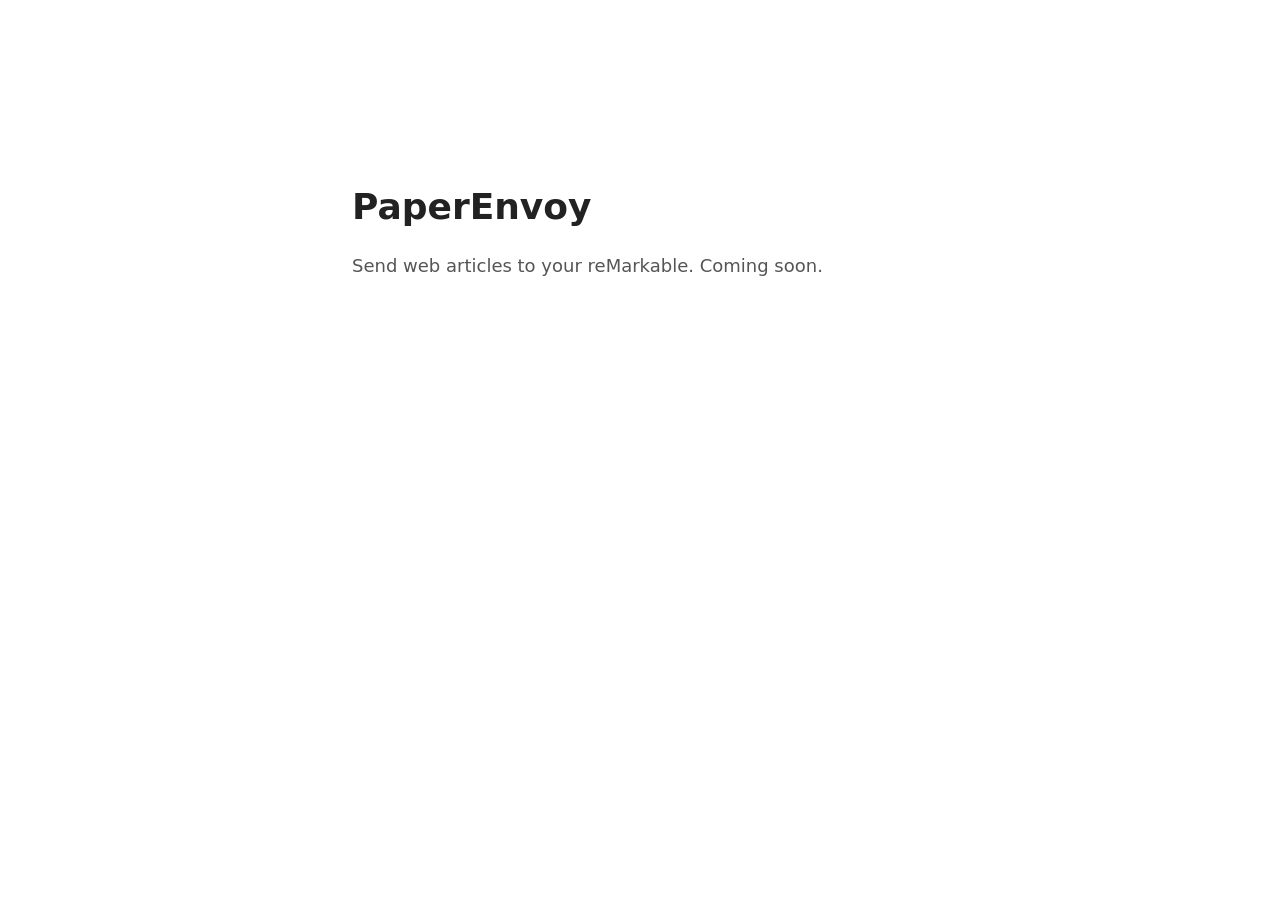
==== index.html @ 055bc65c "Placeholder site for paperenvoy.app" ====
<!doctype html>
<html lang="en">
<head>
<meta charset="utf-8">
<meta name="viewport" content="width=device-width, initial-scale=1">
<title>PaperEnvoy</title>
<style>
  body { font: 18px/1.5 system-ui, sans-serif; max-width: 36rem; margin: 20vh auto; padding: 0 1rem; color: #222; }
  h1 { margin-bottom: .25em; }
  p { color: #555; }
</style>
</head>
<body>
<h1>PaperEnvoy</h1>
<p>Send web articles to your reMarkable. Coming soon.</p>
</body>
</html>
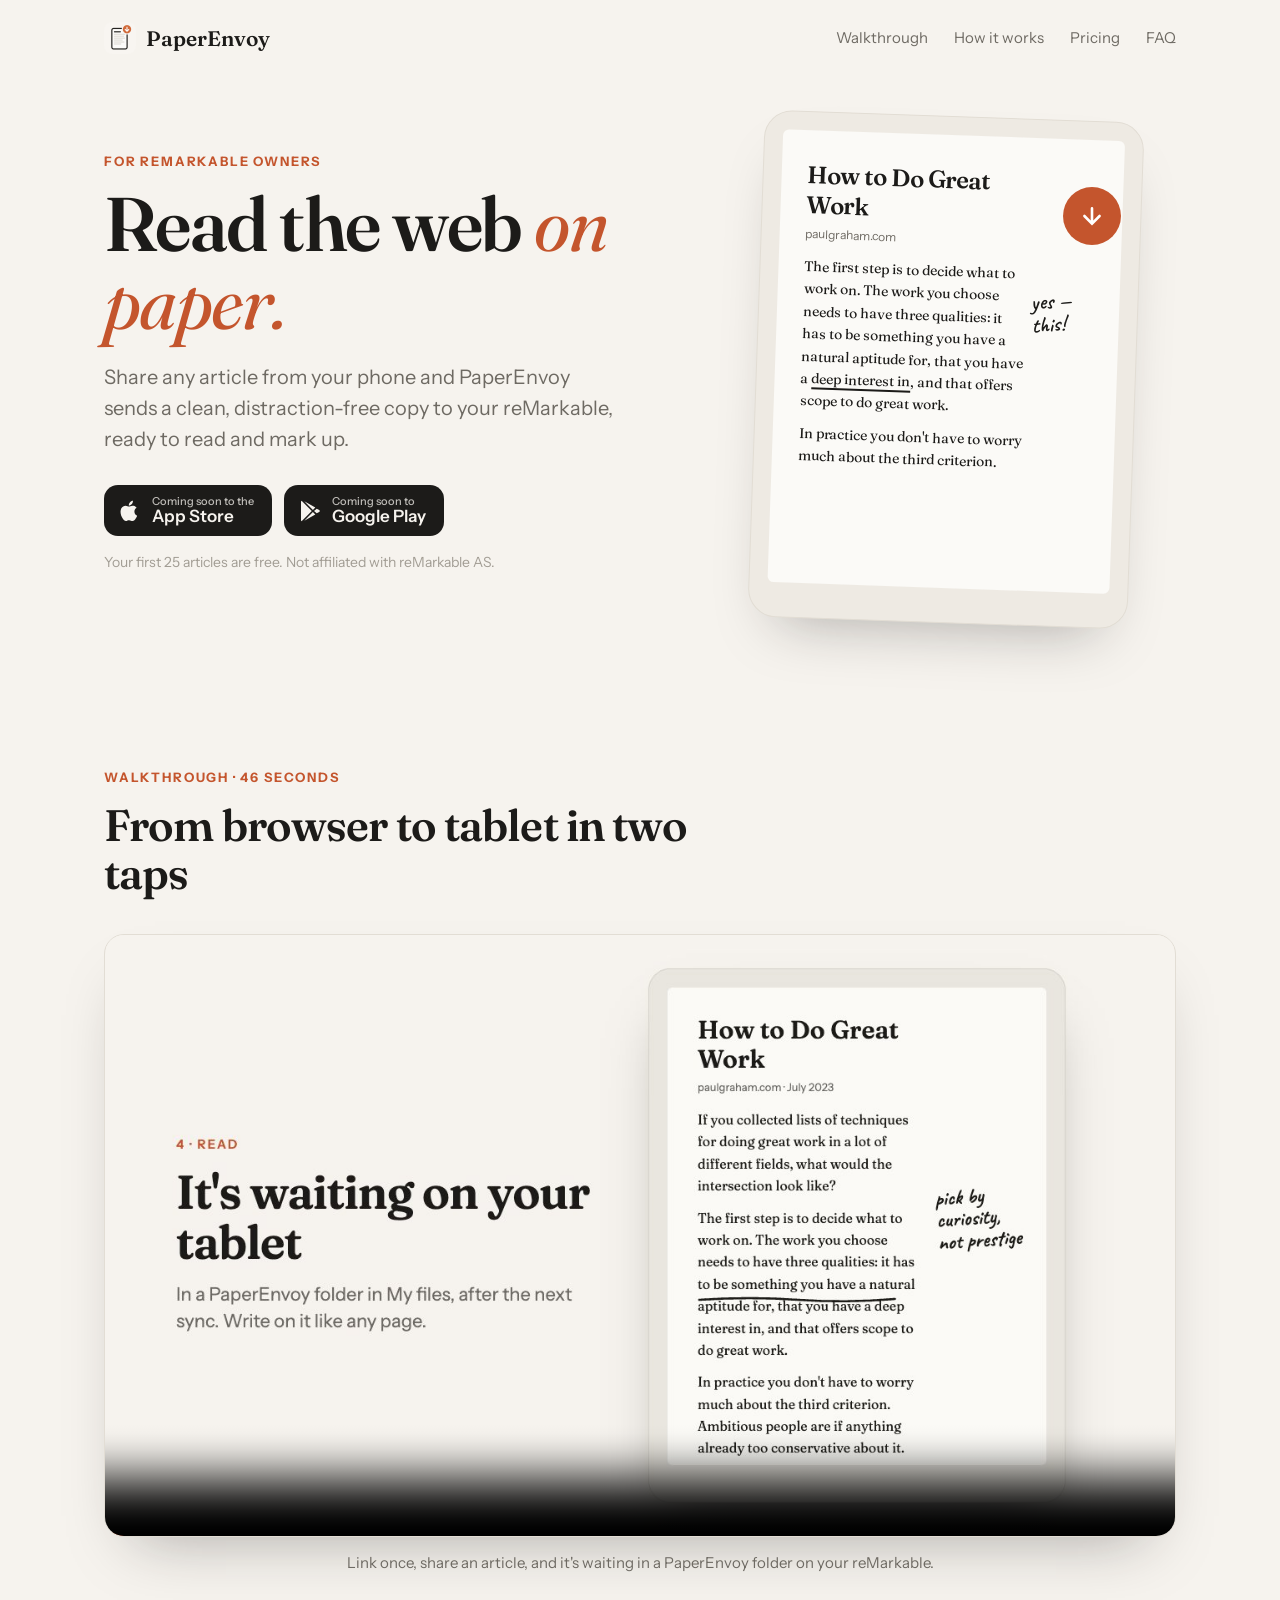
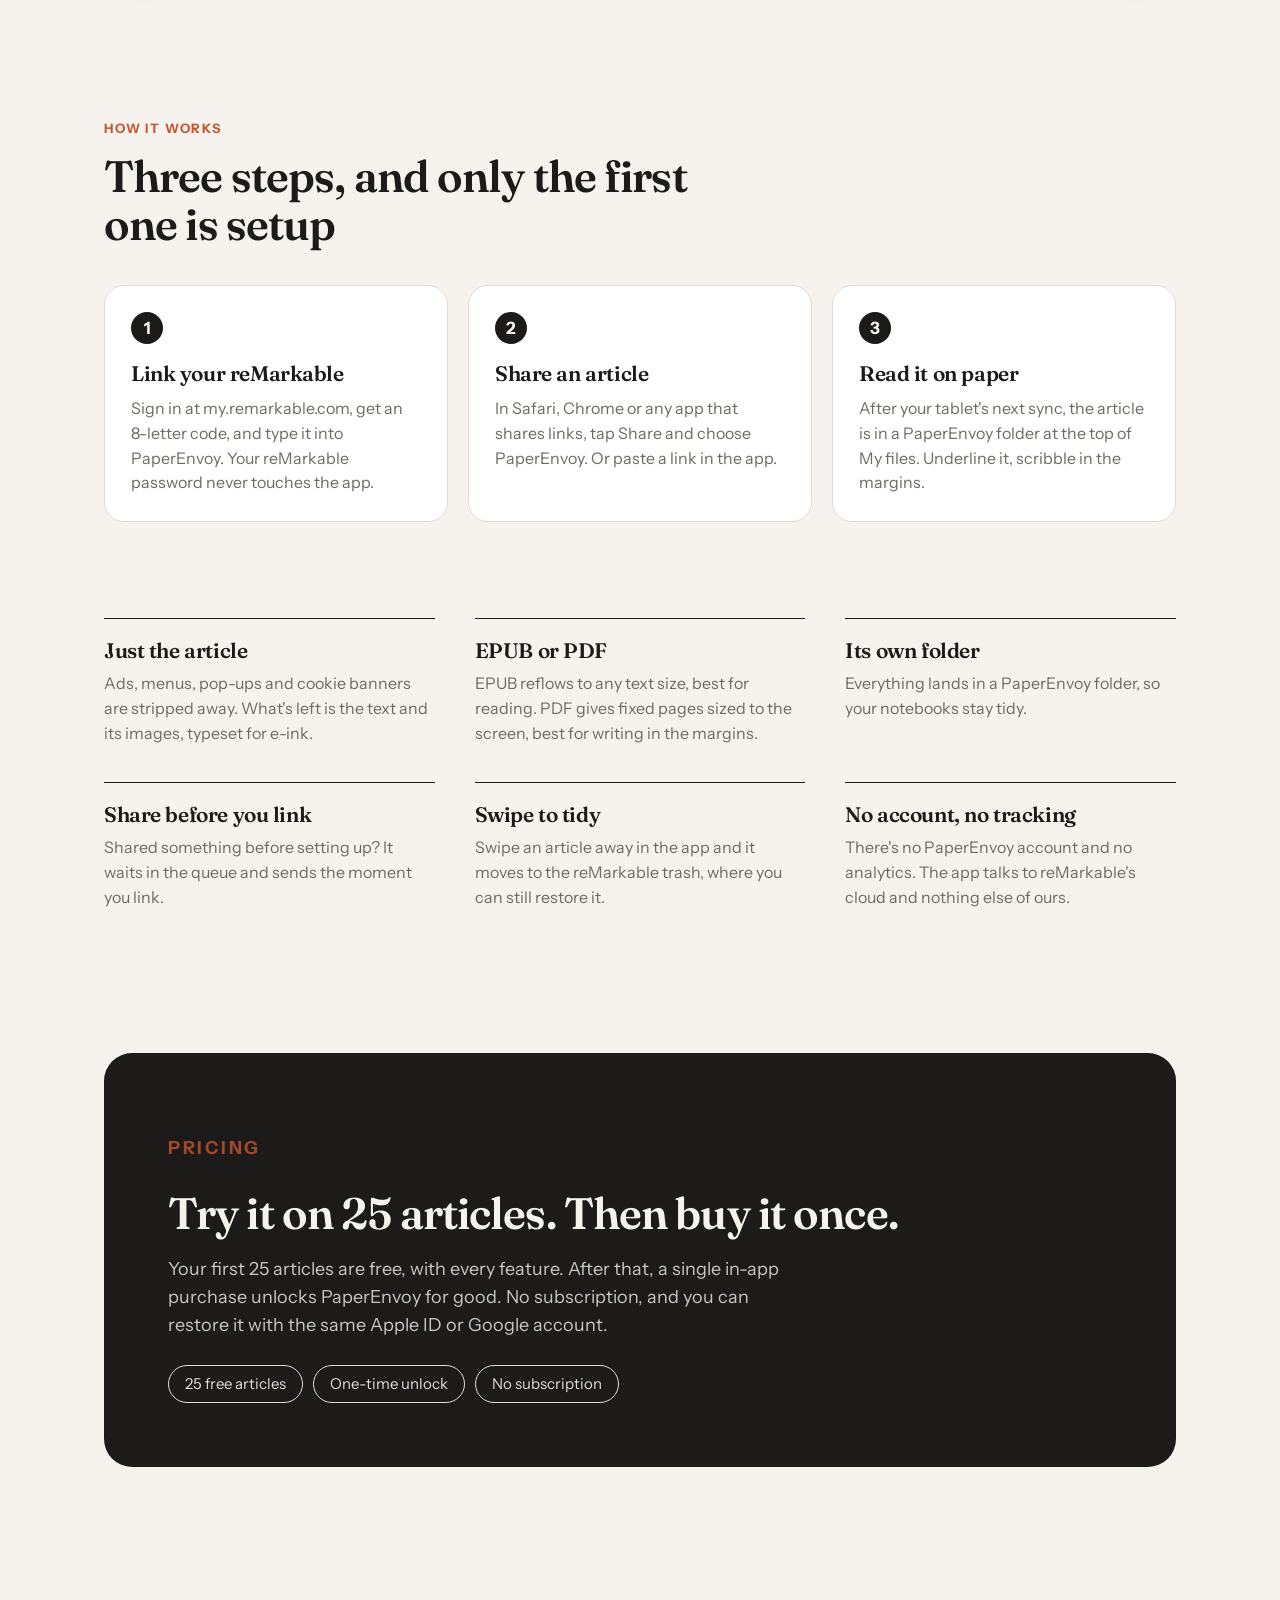
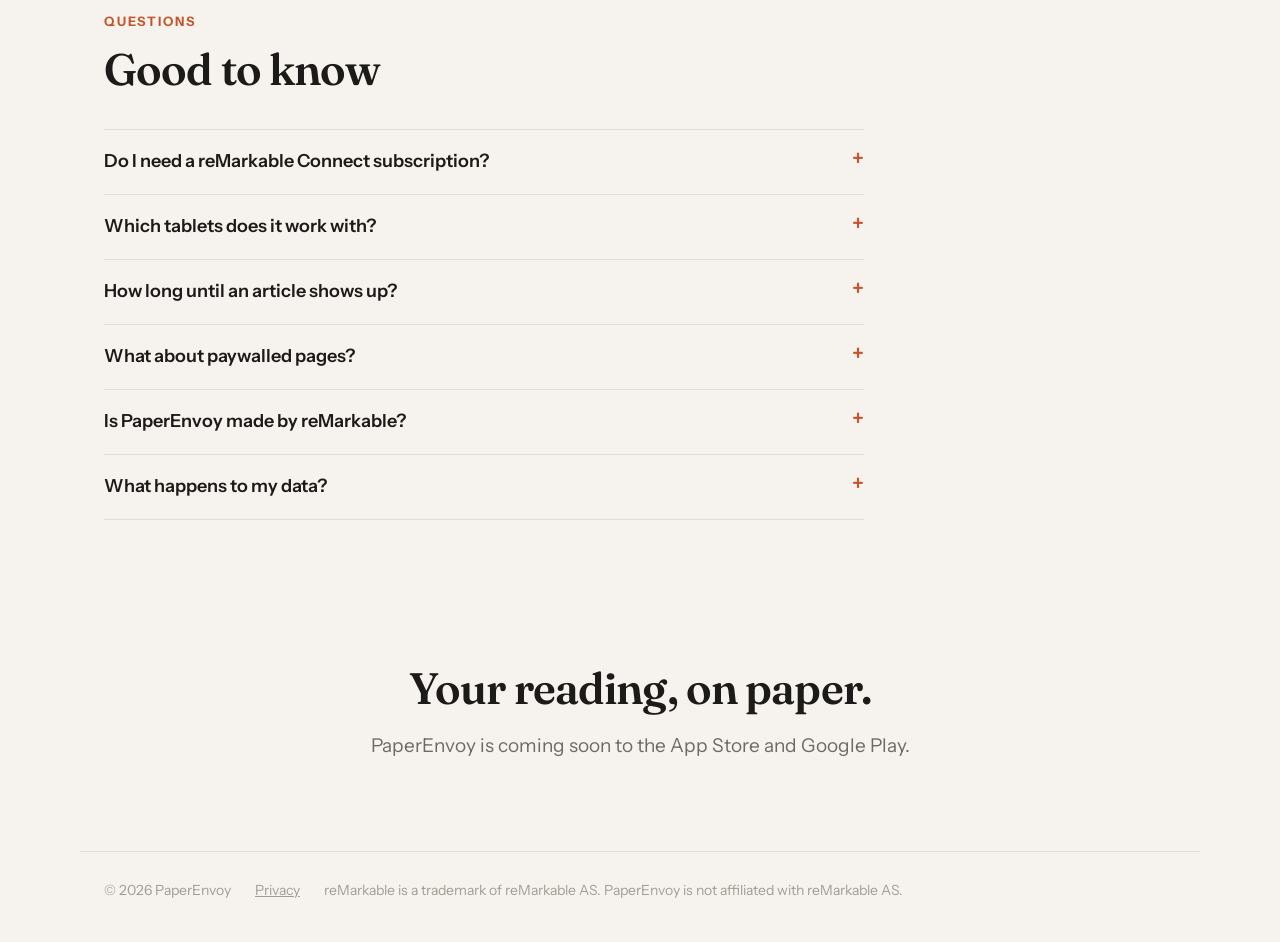
==== commit 54bac9f6: "Replace placeholder with the PaperEnvoy marketing site Built from marketing/site in alexhwu/paperenv" ====
--- a/index.html
+++ b/index.html
@@ -3,15 +3,177 @@
 <head>
 <meta charset="utf-8">
 <meta name="viewport" content="width=device-width, initial-scale=1">
-<title>PaperEnvoy</title>
-<style>
-  body { font: 18px/1.5 system-ui, sans-serif; max-width: 36rem; margin: 20vh auto; padding: 0 1rem; color: #222; }
-  h1 { margin-bottom: .25em; }
-  p { color: #555; }
-</style>
+<title>PaperEnvoy — Read the web on paper</title>
+<meta name="description" content="Share any article from your phone and PaperEnvoy sends a clean, distraction-free copy to your reMarkable, ready to read and mark up.">
+<meta property="og:title" content="PaperEnvoy — Read the web on paper">
+<meta property="og:description" content="Send any article from your iPhone or Android phone to your reMarkable in two taps.">
+<meta property="og:image" content="media/og.png">
+<meta property="og:type" content="website">
+<meta name="twitter:card" content="summary_large_image">
+<meta name="theme-color" content="#F6F3EE">
+<link rel="icon" href="favicon.png">
+<link rel="apple-touch-icon" href="icon.png">
+<link rel="preconnect" href="https://fonts.googleapis.com">
+<link rel="preconnect" href="https://fonts.gstatic.com" crossorigin>
+<link href="https://fonts.googleapis.com/css2?family=Fraunces:ital,opsz,wght@0,9..144,400..700;1,9..144,400&family=Instrument+Sans:wght@400..700&family=Caveat:wght@600&display=swap" rel="stylesheet">
+<link rel="stylesheet" href="styles.css">
 </head>
 <body>
-<h1>PaperEnvoy</h1>
-<p>Send web articles to your reMarkable. Coming soon.</p>
+<header class="nav wrap">
+  <a class="brand" href="./"><img src="icon.png" alt="" width="32" height="32">PaperEnvoy</a>
+  <nav>
+    <a href="#walkthrough">Walkthrough</a>
+    <a href="#how">How it works</a>
+    <a href="#pricing">Pricing</a>
+    <a href="#faq">FAQ</a>
+  </nav>
+</header>
+
+<main>
+  <section class="hero wrap">
+    <div class="hero-copy">
+      <p class="kicker">For reMarkable owners</p>
+      <h1>Read the web <em>on paper.</em></h1>
+      <p class="lede">Share any article from your phone and PaperEnvoy sends a clean, distraction-free copy to your reMarkable, ready to read and mark up.</p>
+      <div class="stores">
+        <a class="store" href="#get" aria-disabled="true"><svg viewBox="0 0 24 24" aria-hidden="true"><path fill="currentColor" d="M16.4 12.6c0-2.6 2.1-3.8 2.2-3.9-1.2-1.8-3.1-2-3.7-2-1.6-.2-3.1.9-3.9.9-.8 0-2-.9-3.4-.9-1.7 0-3.3 1-4.2 2.6-1.8 3.1-.5 7.7 1.3 10.2.9 1.2 1.9 2.6 3.2 2.6 1.3-.1 1.8-.8 3.3-.8 1.6 0 2 .8 3.4.8 1.4 0 2.3-1.3 3.1-2.5 1-1.4 1.4-2.8 1.4-2.9-.1 0-2.7-1-2.7-4.1zM13.9 5c.7-.9 1.2-2 1-3.2-1 0-2.3.7-3 1.6-.7.8-1.2 2-1.1 3.1 1.2.1 2.3-.6 3.1-1.5z"/></svg><span><small>Coming soon to the</small>App Store</span></a>
+        <a class="store" href="#get" aria-disabled="true"><svg viewBox="0 0 24 24" aria-hidden="true"><path fill="currentColor" d="M3.6 1.8 13.8 12 3.6 22.2c-.4-.2-.6-.6-.6-1.1V2.9c0-.5.2-.9.6-1.1zm11.3 11.3 2.4 2.4-11 6.3 8.6-8.7zm3.8-3.4 2.5 1.4c.8.5.8 1.3 0 1.8l-2.5 1.4-2.7-2.3 2.7-2.3zM6.3 2.2l11 6.3-2.4 2.4-8.6-8.7z"/></svg><span><small>Coming soon to</small>Google Play</span></a>
+      </div>
+      <p class="fine">Your first 25 articles are free. Not affiliated with reMarkable AS.</p>
+    </div>
+    <div class="hero-art" aria-hidden="true">
+      <div class="tablet">
+        <div class="paper">
+          <h3>How to Do Great Work</h3>
+          <p class="meta">paulgraham.com</p>
+          <p>The first step is to decide what to work on. The work you choose needs to have three qualities: it has to be something you have a natural aptitude for, that you have a <span class="ul">deep interest in</span>, and that offers scope to do great work.</p>
+          <p>In practice you don't have to worry much about the third criterion.</p>
+          <span class="note">yes — this!</span>
+        </div>
+      </div>
+      <div class="badge"><svg viewBox="0 0 24 24" width="26" height="26" fill="none" stroke="#fff" stroke-width="2.4" stroke-linecap="round"><path d="M12 5v14M19 12l-7 7-7-7"/></svg></div>
+    </div>
+  </section>
+
+  <section id="walkthrough" class="walkthrough wrap">
+    <div class="section-head">
+      <p class="kicker">Walkthrough · 46 seconds</p>
+      <h2>From browser to tablet in two taps</h2>
+    </div>
+    <figure class="video">
+      <video controls playsinline preload="metadata" poster="media/poster.jpg">
+        <source src="media/walkthrough.mp4" type="video/mp4">
+        Your browser can't play this video. <a href="media/walkthrough.mp4">Download it</a> instead.
+      </video>
+      <figcaption>Link once, share an article, and it's waiting in a PaperEnvoy folder on your reMarkable.</figcaption>
+    </figure>
+  </section>
+
+  <section id="how" class="how wrap">
+    <div class="section-head">
+      <p class="kicker">How it works</p>
+      <h2>Three steps, and only the first one is setup</h2>
+    </div>
+    <ol class="steps">
+      <li>
+        <span class="num">1</span>
+        <h3>Link your reMarkable</h3>
+        <p>Sign in at my.remarkable.com, get an 8-letter code, and type it into PaperEnvoy. Your reMarkable password never touches the app.</p>
+      </li>
+      <li>
+        <span class="num">2</span>
+        <h3>Share an article</h3>
+        <p>In Safari, Chrome or any app that shares links, tap Share and choose PaperEnvoy. Or paste a link in the app.</p>
+      </li>
+      <li>
+        <span class="num">3</span>
+        <h3>Read it on paper</h3>
+        <p>After your tablet's next sync, the article is in a PaperEnvoy folder at the top of My files. Underline it, scribble in the margins.</p>
+      </li>
+    </ol>
+  </section>
+
+  <section class="features wrap">
+    <div class="feature">
+      <h3>Just the article</h3>
+      <p>Ads, menus, pop-ups and cookie banners are stripped away. What's left is the text and its images, typeset for e-ink.</p>
+    </div>
+    <div class="feature">
+      <h3>EPUB or PDF</h3>
+      <p>EPUB reflows to any text size, best for reading. PDF gives fixed pages sized to the screen, best for writing in the margins.</p>
+    </div>
+    <div class="feature">
+      <h3>Its own folder</h3>
+      <p>Everything lands in a PaperEnvoy folder, so your notebooks stay tidy.</p>
+    </div>
+    <div class="feature">
+      <h3>Share before you link</h3>
+      <p>Shared something before setting up? It waits in the queue and sends the moment you link.</p>
+    </div>
+    <div class="feature">
+      <h3>Swipe to tidy</h3>
+      <p>Swipe an article away in the app and it moves to the reMarkable trash, where you can still restore it.</p>
+    </div>
+    <div class="feature">
+      <h3>No account, no tracking</h3>
+      <p>There's no PaperEnvoy account and no analytics. The app talks to reMarkable's cloud and nothing else of ours.</p>
+    </div>
+  </section>
+
+  <section id="pricing" class="pricing wrap">
+    <div class="price-card">
+      <p class="kicker">Pricing</p>
+      <h2>Try it on 25 articles. Then buy it once.</h2>
+      <p>Your first 25 articles are free, with every feature. After that, a single in-app purchase unlocks PaperEnvoy for good. No subscription, and you can restore it with the same Apple ID or Google account.</p>
+      <ul>
+        <li>25 free articles</li>
+        <li>One-time unlock</li>
+        <li>No subscription</li>
+      </ul>
+    </div>
+  </section>
+
+  <section id="faq" class="faq wrap">
+    <div class="section-head">
+      <p class="kicker">Questions</p>
+      <h2>Good to know</h2>
+    </div>
+    <details>
+      <summary>Do I need a reMarkable Connect subscription?</summary>
+      <p>No. PaperEnvoy uses reMarkable's cloud sync, which works on the free tier.</p>
+    </details>
+    <details>
+      <summary>Which tablets does it work with?</summary>
+      <p>Any reMarkable that syncs with reMarkable's cloud, including reMarkable 2 and Paper Pro.</p>
+    </details>
+    <details>
+      <summary>How long until an article shows up?</summary>
+      <p>PaperEnvoy uploads it within seconds. It appears on the tablet the next time the tablet syncs, which happens on its own while it's awake and online.</p>
+    </details>
+    <details>
+      <summary>What about paywalled pages?</summary>
+      <p>PaperEnvoy reads the page the way a browser does without your sign-in, so it can only send what's publicly visible. Pages that load their text with JavaScript may come through short.</p>
+    </details>
+    <details>
+      <summary>Is PaperEnvoy made by reMarkable?</summary>
+      <p>No. PaperEnvoy is an independent app and is not affiliated with reMarkable AS. It uses the same upload endpoint as reMarkable's own “Read on reMarkable” browser extension.</p>
+    </details>
+    <details>
+      <summary>What happens to my data?</summary>
+      <p>Articles are fetched and converted on your phone and uploaded to your own reMarkable cloud. Read the <a href="privacy.html">privacy policy</a> for the details.</p>
+    </details>
+  </section>
+
+  <section id="get" class="cta wrap">
+    <h2>Your reading, on paper.</h2>
+    <p>PaperEnvoy is coming soon to the App Store and Google Play.</p>
+  </section>
+</main>
+
+<footer class="foot wrap">
+  <span>© 2026 PaperEnvoy</span>
+  <a href="privacy.html">Privacy</a>
+  <span>reMarkable is a trademark of reMarkable AS. PaperEnvoy is not affiliated with reMarkable AS.</span>
+</footer>
 </body>
 </html>
--- a/styles.css
+++ b/styles.css
@@ -0,0 +1,153 @@
+:root {
+  --bg: #F6F3EE;
+  --card: #FFFFFF;
+  --sunken: #EEEAE3;
+  --ink: #1C1B19;
+  --muted: #6E6A63;
+  --faint: #A29D94;
+  --line: #E2DDD4;
+  --accent: #C4552D;
+  --on-ink: #F6F3EE;
+  --shadow: 0 30px 60px -30px rgba(28, 27, 25, .35);
+  --serif: "Fraunces", Georgia, serif;
+  --sans: "Instrument Sans", system-ui, -apple-system, sans-serif;
+}
+@media (prefers-color-scheme: dark) {
+  :root:not([data-theme="light"]) {
+    --bg: #141412;
+    --card: #1E1D1A;
+    --sunken: #26241F;
+    --ink: #F1EDE6;
+    --muted: #A7A198;
+    --faint: #6F6A62;
+    --line: #2F2D28;
+    --accent: #E8794F;
+    --on-ink: #141412;
+    --shadow: 0 30px 60px -30px rgba(0, 0, 0, .8);
+  }
+}
+:root[data-theme="dark"] {
+  --bg: #141412; --card: #1E1D1A; --sunken: #26241F; --ink: #F1EDE6; --muted: #A7A198;
+  --faint: #6F6A62; --line: #2F2D28; --accent: #E8794F; --on-ink: #141412;
+}
+
+* { box-sizing: border-box; }
+html { scroll-behavior: smooth; }
+body {
+  margin: 0;
+  background: var(--bg);
+  color: var(--ink);
+  font: 17px/1.55 var(--sans);
+  -webkit-font-smoothing: antialiased;
+}
+a { color: inherit; }
+img, video { max-width: 100%; display: block; }
+.wrap { max-width: 1120px; margin: 0 auto; padding-left: 24px; padding-right: 24px; }
+@media (max-width: 600px) { .wrap { padding-left: 16px; padding-right: 16px; } section { padding: 52px 0; } }
+
+h1, h2, h3 { font-family: var(--serif); font-weight: 600; letter-spacing: -.02em; margin: 0; }
+h1 { font-size: clamp(44px, 7vw, 76px); line-height: 1.02; }
+h1 em { font-style: italic; font-weight: 400; color: var(--accent); }
+h2 { font-size: clamp(30px, 4vw, 44px); line-height: 1.1; }
+h3 { font-size: 21px; line-height: 1.25; }
+.kicker { font-size: 13px; font-weight: 700; letter-spacing: .14em; text-transform: uppercase; color: var(--accent); margin: 0 0 14px; }
+.section-head { margin-bottom: 36px; max-width: 640px; }
+section { padding: 72px 0; }
+
+/* Nav */
+.nav { display: flex; align-items: center; justify-content: space-between; padding-top: 22px; padding-bottom: 22px; gap: 16px; }
+.brand { display: flex; align-items: center; gap: 10px; font: 600 21px var(--serif); text-decoration: none; }
+.brand img { border-radius: 8px; }
+.nav nav { display: flex; gap: 26px; font-size: 15px; }
+.nav nav a { text-decoration: none; color: var(--muted); }
+.nav nav a:hover { color: var(--ink); }
+@media (max-width: 720px) { .nav nav { display: none; } }
+
+/* Hero */
+.hero { display: grid; grid-template-columns: 1.1fr .9fr; gap: 48px; align-items: center; padding-top: 40px; }
+.lede { font-size: 20px; color: var(--muted); max-width: 520px; margin: 22px 0 30px; }
+.stores { display: flex; flex-wrap: wrap; gap: 12px; }
+.store {
+  display: inline-flex; align-items: center; gap: 10px; padding: 10px 18px 10px 14px; border-radius: 14px;
+  background: var(--ink); color: var(--on-ink); text-decoration: none; font-weight: 600; font-size: 17px; line-height: 1.1;
+}
+.store svg { width: 24px; height: 24px; }
+.store small { display: block; font-size: 11px; font-weight: 500; opacity: .75; }
+.store[aria-disabled="true"] { cursor: default; }
+.fine { font-size: 14px; color: var(--faint); margin-top: 16px; }
+
+.hero-art { position: relative; display: flex; justify-content: center; }
+.tablet {
+  width: min(380px, 100%); aspect-ratio: 3 / 4; background: var(--sunken); border: 1px solid var(--line);
+  border-radius: 28px; padding: 18px 18px 34px; box-shadow: var(--shadow); transform: rotate(2deg);
+}
+.paper {
+  position: relative; height: 100%; background: #FBFAF7; color: #1C1B19; border-radius: 6px;
+  padding: 30px 92px 24px 26px; overflow: hidden; font: 14px/1.6 var(--serif);
+}
+.paper h3 { font-size: 24px; }
+.paper .meta { font: 12px var(--sans); color: #6E6A63; margin: 6px 0 14px; }
+.paper p { margin: 0 0 10px; }
+.ul { text-decoration: underline; text-decoration-thickness: 2px; text-underline-offset: 4px; text-decoration-color: #1C1B19; }
+.note { position: absolute; right: 12px; top: 150px; width: 76px; font: 600 22px/1.05 "Caveat", cursive; transform: rotate(-6deg); }
+.badge {
+  position: absolute; top: 14%; right: 12%; width: 58px; height: 58px; border-radius: 50%;
+  background: var(--accent); display: flex; align-items: center; justify-content: center; box-shadow: var(--shadow);
+}
+@media (max-width: 860px) {
+  .hero { grid-template-columns: 1fr; }
+  .hero { padding-top: 16px; }
+  .tablet { width: min(280px, 78%); }
+  .badge { right: 8%; }
+}
+
+/* Video */
+.video { margin: 0; }
+.video video { width: 100%; aspect-ratio: 16 / 9; border-radius: 20px; border: 1px solid var(--line); box-shadow: var(--shadow); background: #F6F3EE; }
+.video figcaption { color: var(--muted); font-size: 15px; margin-top: 14px; text-align: center; }
+
+/* Steps */
+.steps { list-style: none; padding: 0; margin: 0; display: grid; grid-template-columns: repeat(3, 1fr); gap: 20px; }
+.steps li { background: var(--card); border: 1px solid var(--line); border-radius: 20px; padding: 26px; }
+.steps p { color: var(--muted); margin: 10px 0 0; font-size: 16px; }
+.num {
+  display: inline-flex; width: 32px; height: 32px; border-radius: 50%; background: var(--ink); color: var(--on-ink);
+  align-items: center; justify-content: center; font-weight: 700; margin-bottom: 16px;
+}
+@media (max-width: 860px) { .steps { grid-template-columns: 1fr; } }
+
+/* Features */
+.features { display: grid; grid-template-columns: repeat(3, 1fr); gap: 36px 40px; padding-top: 24px; }
+.feature { border-top: 1.5px solid var(--ink); padding-top: 18px; }
+.feature p { color: var(--muted); margin: 8px 0 0; font-size: 16px; }
+@media (max-width: 860px) { .features { grid-template-columns: 1fr 1fr; } }
+@media (max-width: 560px) { .features { grid-template-columns: 1fr; } }
+
+/* Pricing */
+.price-card {
+  background: var(--ink); color: var(--on-ink); border-radius: 28px; padding: clamp(28px, 6vw, 64px);
+}
+.price-card .kicker { color: var(--accent); }
+.price-card p { max-width: 640px; opacity: .8; font-size: 18px; margin: 18px 0 26px; }
+.price-card ul { list-style: none; padding: 0; margin: 0; display: flex; flex-wrap: wrap; gap: 10px; }
+.price-card li { border: 1px solid currentColor; border-radius: 999px; padding: 6px 16px; font-size: 15px; opacity: .9; }
+
+/* FAQ */
+.faq details { border-top: 1px solid var(--line); padding: 18px 0; max-width: 760px; }
+.faq details:last-of-type { border-bottom: 1px solid var(--line); }
+.faq summary { cursor: pointer; font-weight: 600; font-size: 18px; list-style: none; display: flex; justify-content: space-between; gap: 16px; }
+.faq summary::-webkit-details-marker { display: none; }
+.faq summary::after { content: "+"; color: var(--accent); font-size: 22px; line-height: 1; }
+.faq details[open] summary::after { content: "–"; }
+.faq details p { color: var(--muted); margin: 10px 0 0; }
+
+/* CTA + footer */
+.cta { text-align: center; }
+.cta p { color: var(--muted); font-size: 19px; }
+.foot { display: flex; flex-wrap: wrap; gap: 8px 24px; padding-top: 28px; padding-bottom: 40px; border-top: 1px solid var(--line); color: var(--faint); font-size: 14px; }
+
+/* Privacy page */
+.doc { max-width: 720px; padding-top: 32px; padding-bottom: 72px; }
+.doc h1 { font-size: clamp(36px, 5vw, 52px); margin-bottom: 8px; }
+.doc h2 { font-size: 24px; margin-top: 36px; }
+.doc p, .doc li { color: var(--muted); }
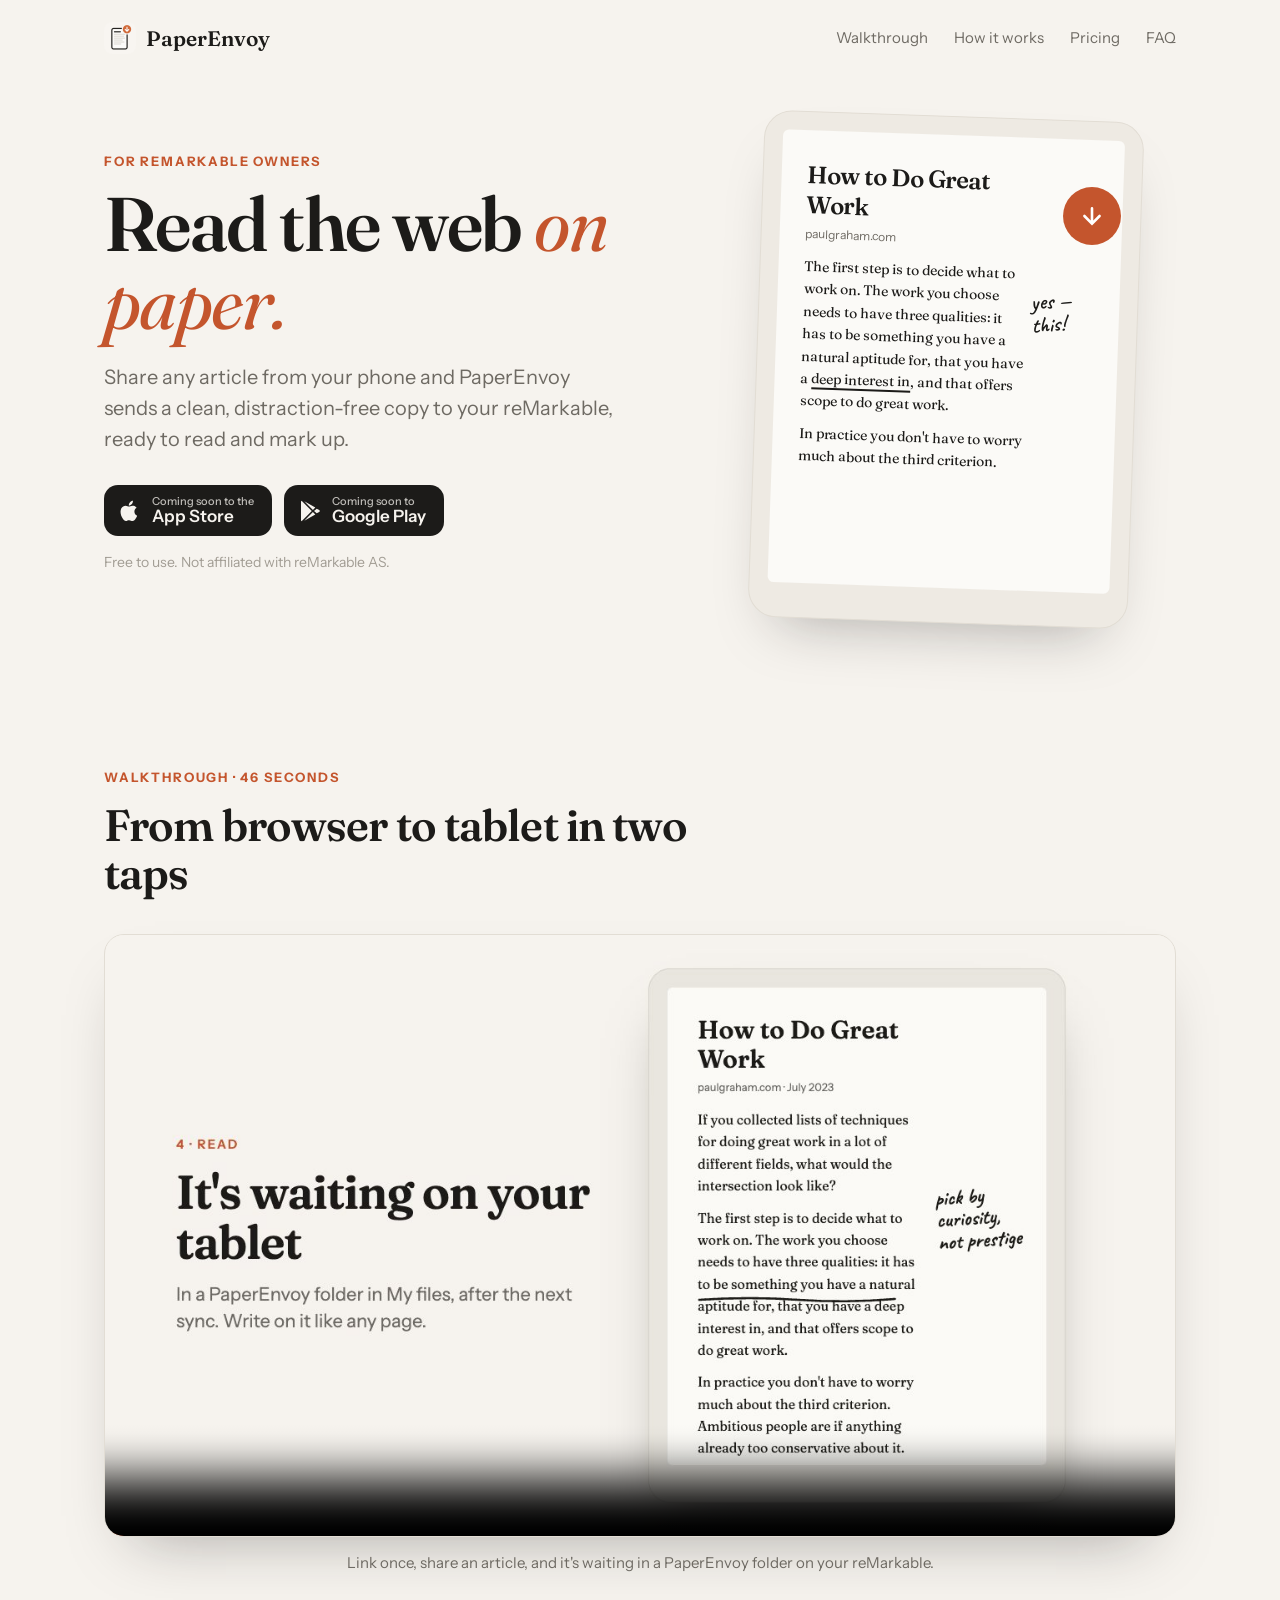
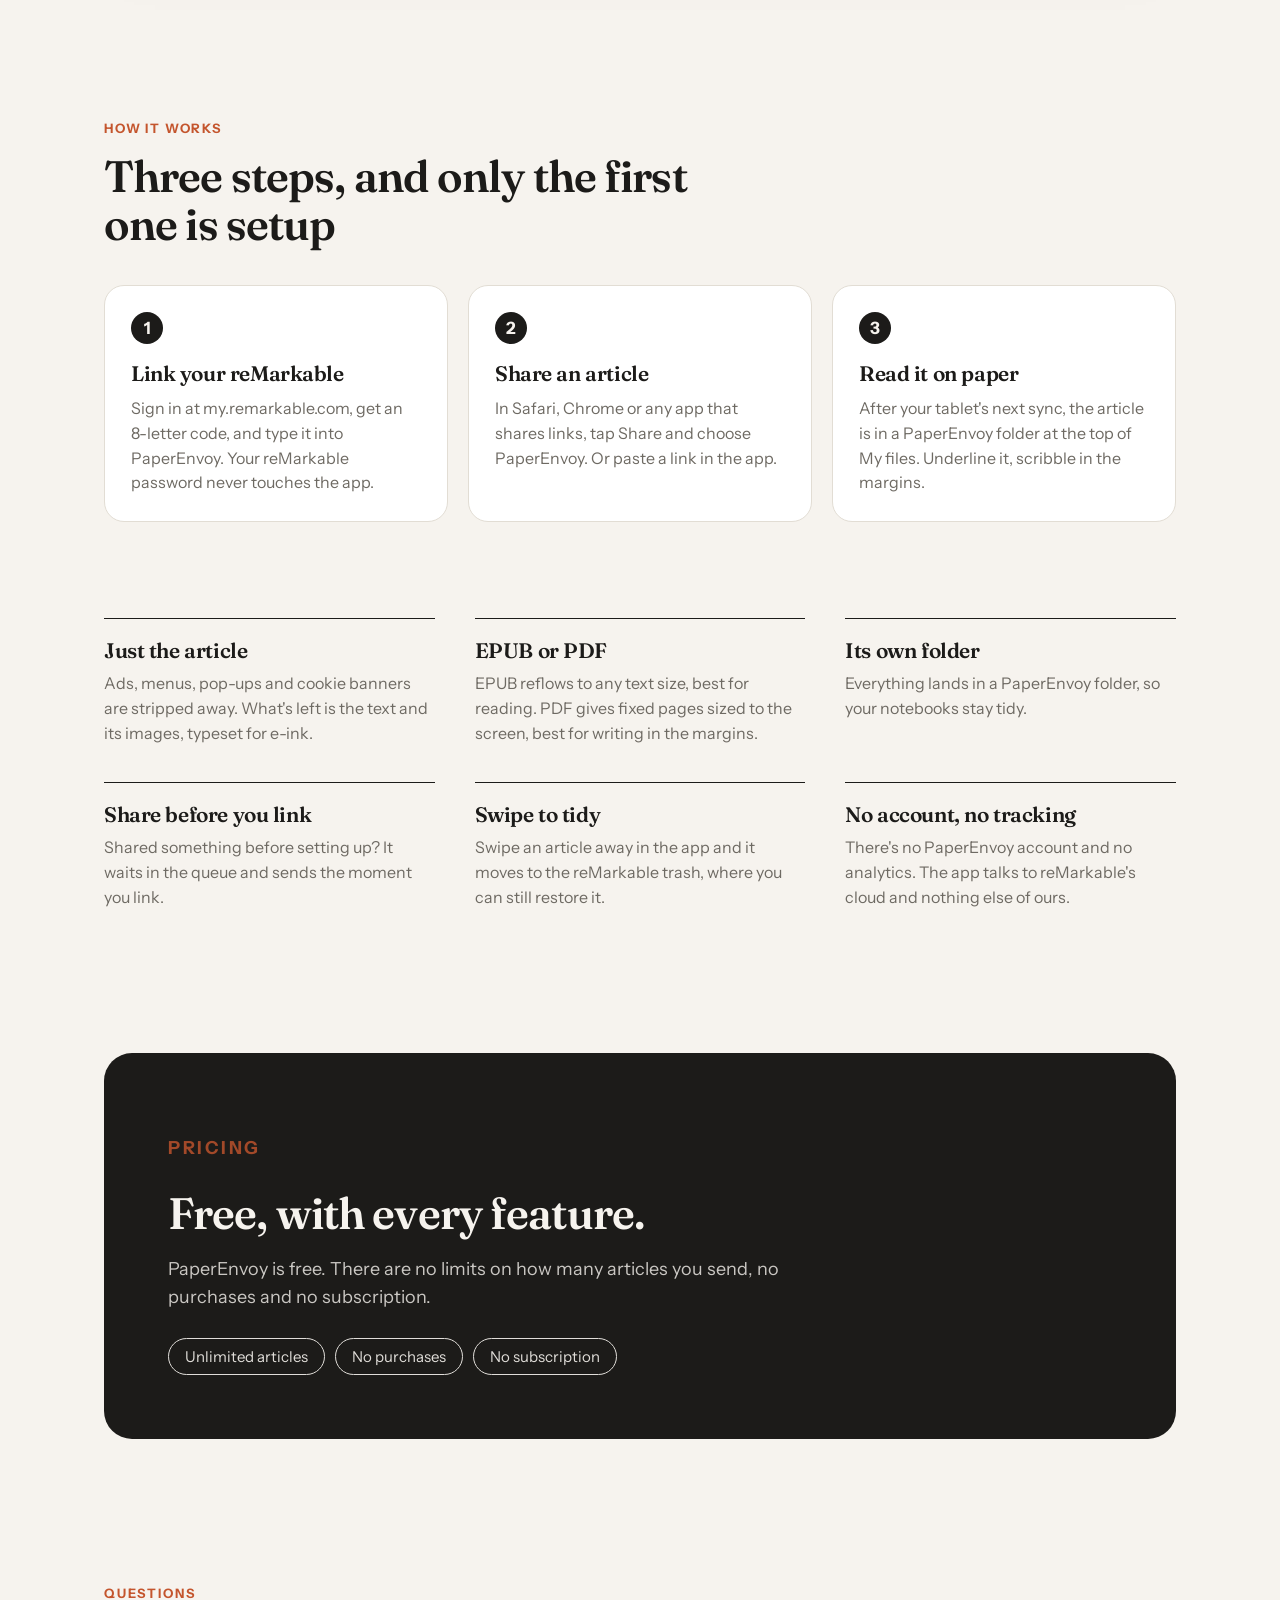
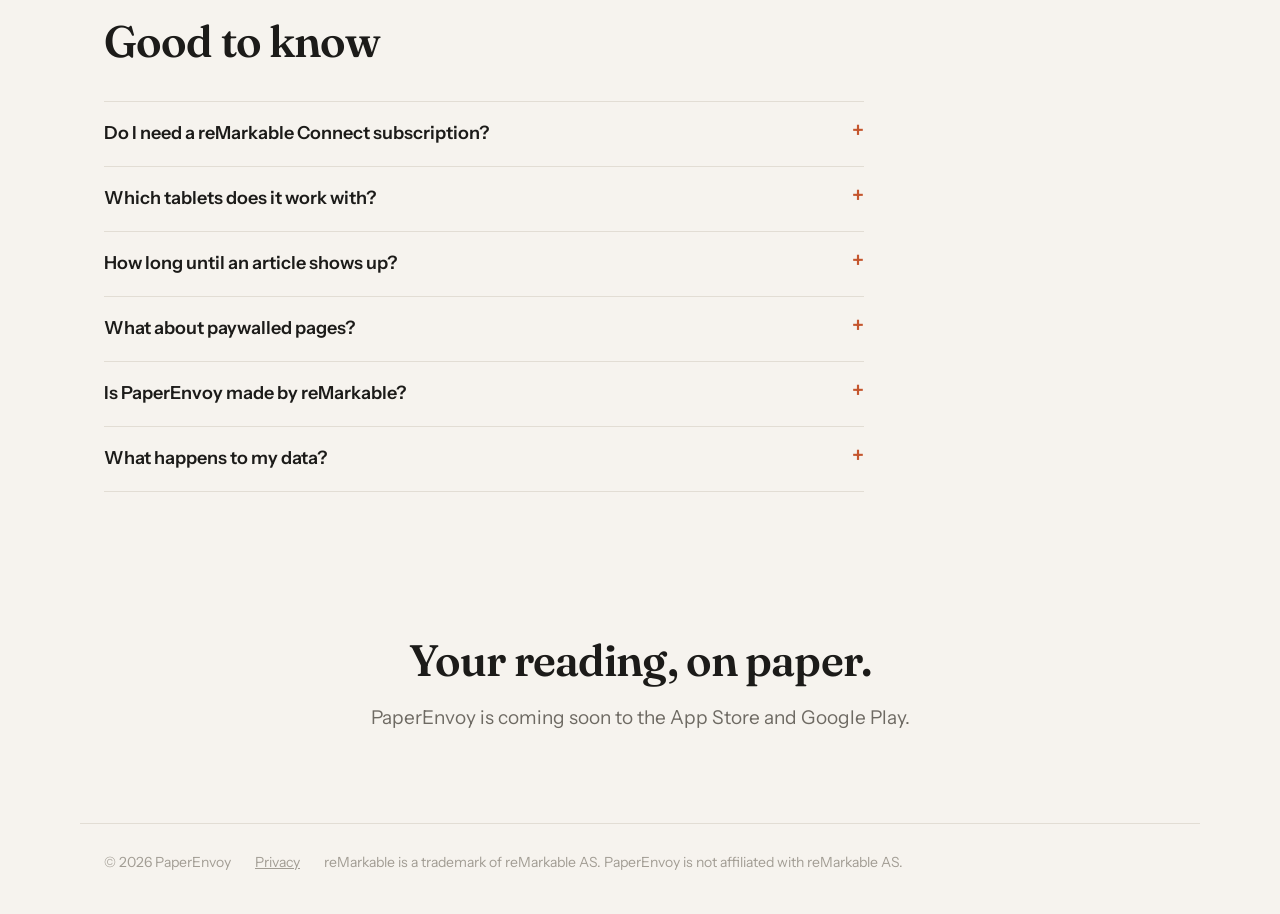
==== commit afb94e9d: "Site: PaperEnvoy is free" ====
--- a/index.html
+++ b/index.html
@@ -39,7 +39,7 @@
         <a class="store" href="#get" aria-disabled="true"><svg viewBox="0 0 24 24" aria-hidden="true"><path fill="currentColor" d="M16.4 12.6c0-2.6 2.1-3.8 2.2-3.9-1.2-1.8-3.1-2-3.7-2-1.6-.2-3.1.9-3.9.9-.8 0-2-.9-3.4-.9-1.7 0-3.3 1-4.2 2.6-1.8 3.1-.5 7.7 1.3 10.2.9 1.2 1.9 2.6 3.2 2.6 1.3-.1 1.8-.8 3.3-.8 1.6 0 2 .8 3.4.8 1.4 0 2.3-1.3 3.1-2.5 1-1.4 1.4-2.8 1.4-2.9-.1 0-2.7-1-2.7-4.1zM13.9 5c.7-.9 1.2-2 1-3.2-1 0-2.3.7-3 1.6-.7.8-1.2 2-1.1 3.1 1.2.1 2.3-.6 3.1-1.5z"/></svg><span><small>Coming soon to the</small>App Store</span></a>
         <a class="store" href="#get" aria-disabled="true"><svg viewBox="0 0 24 24" aria-hidden="true"><path fill="currentColor" d="M3.6 1.8 13.8 12 3.6 22.2c-.4-.2-.6-.6-.6-1.1V2.9c0-.5.2-.9.6-1.1zm11.3 11.3 2.4 2.4-11 6.3 8.6-8.7zm3.8-3.4 2.5 1.4c.8.5.8 1.3 0 1.8l-2.5 1.4-2.7-2.3 2.7-2.3zM6.3 2.2l11 6.3-2.4 2.4-8.6-8.7z"/></svg><span><small>Coming soon to</small>Google Play</span></a>
       </div>
-      <p class="fine">Your first 25 articles are free. Not affiliated with reMarkable AS.</p>
+      <p class="fine">Free to use. Not affiliated with reMarkable AS.</p>
     </div>
     <div class="hero-art" aria-hidden="true">
       <div class="tablet">
@@ -123,11 +123,11 @@
   <section id="pricing" class="pricing wrap">
     <div class="price-card">
       <p class="kicker">Pricing</p>
-      <h2>Try it on 25 articles. Then buy it once.</h2>
-      <p>Your first 25 articles are free, with every feature. After that, a single in-app purchase unlocks PaperEnvoy for good. No subscription, and you can restore it with the same Apple ID or Google account.</p>
+      <h2>Free, with every feature.</h2>
+      <p>PaperEnvoy is free. There are no limits on how many articles you send, no purchases and no subscription.</p>
       <ul>
-        <li>25 free articles</li>
-        <li>One-time unlock</li>
+        <li>Unlimited articles</li>
+        <li>No purchases</li>
         <li>No subscription</li>
       </ul>
     </div>
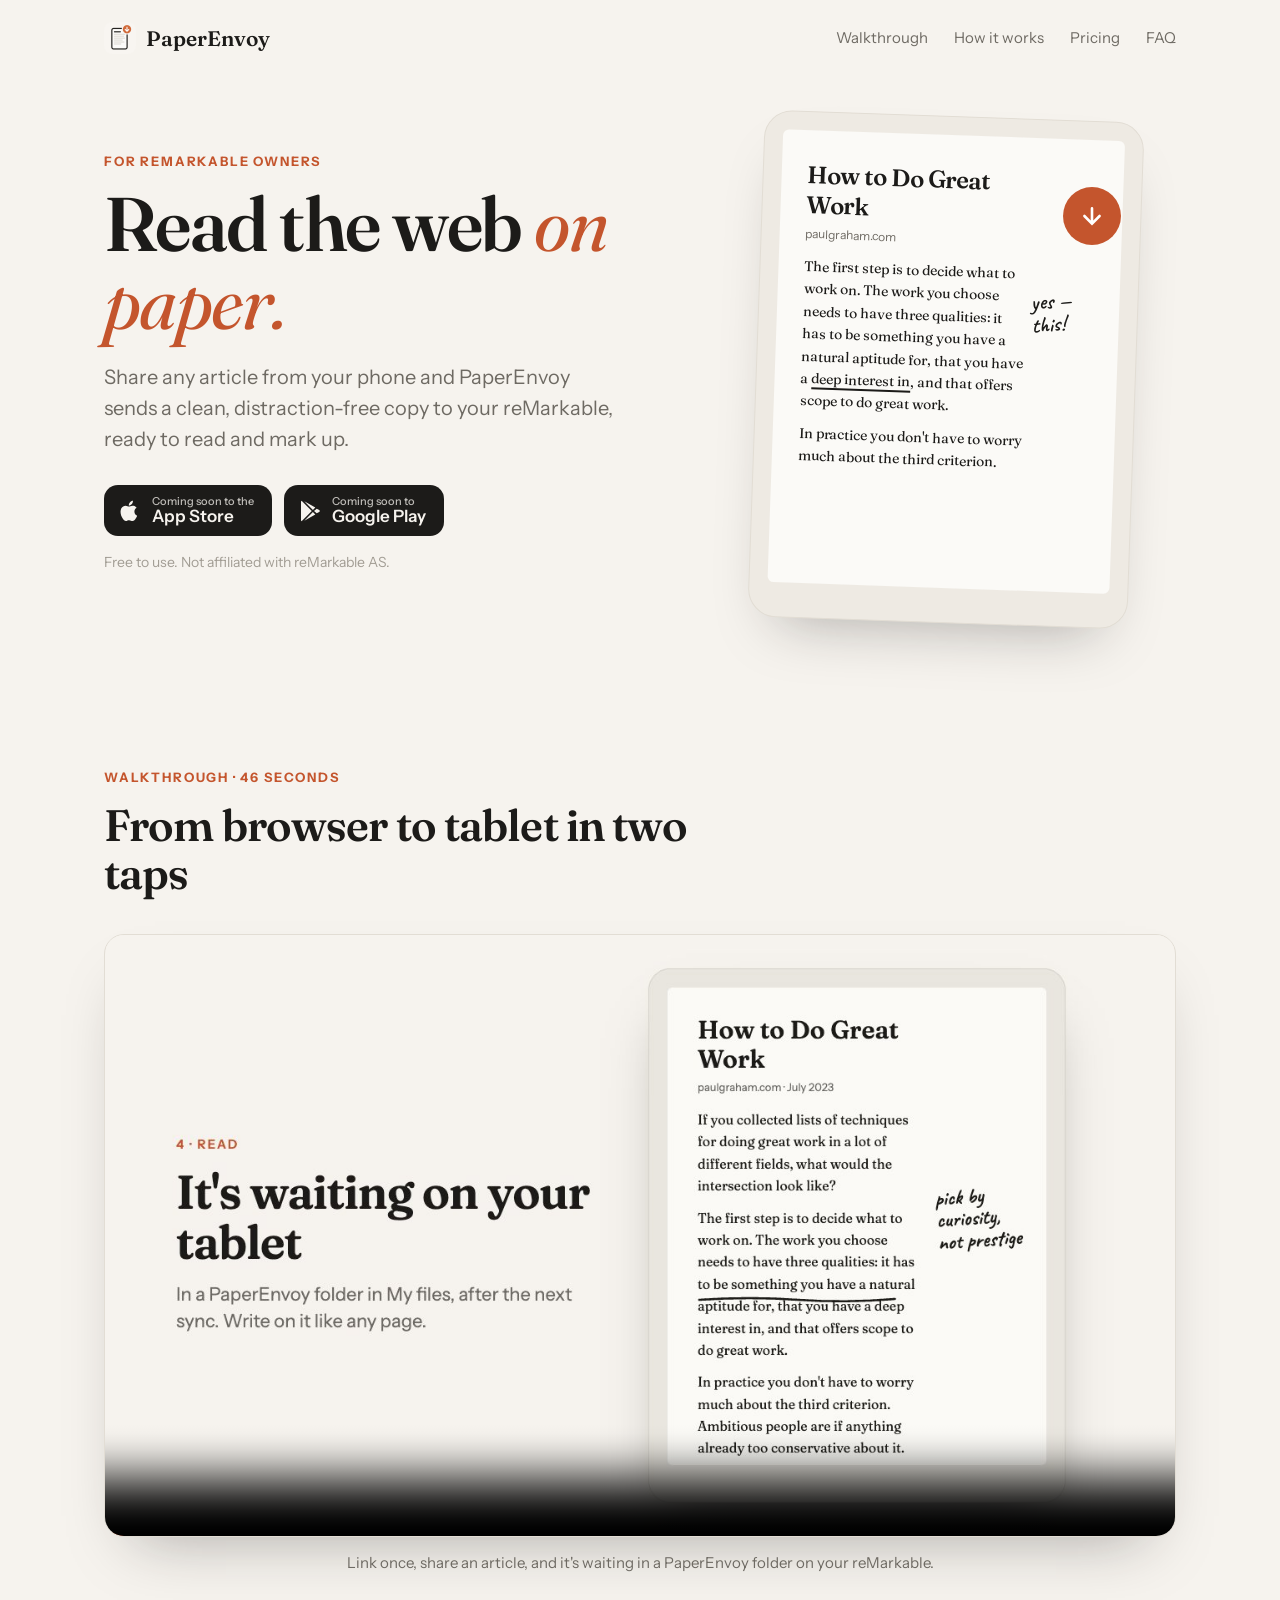
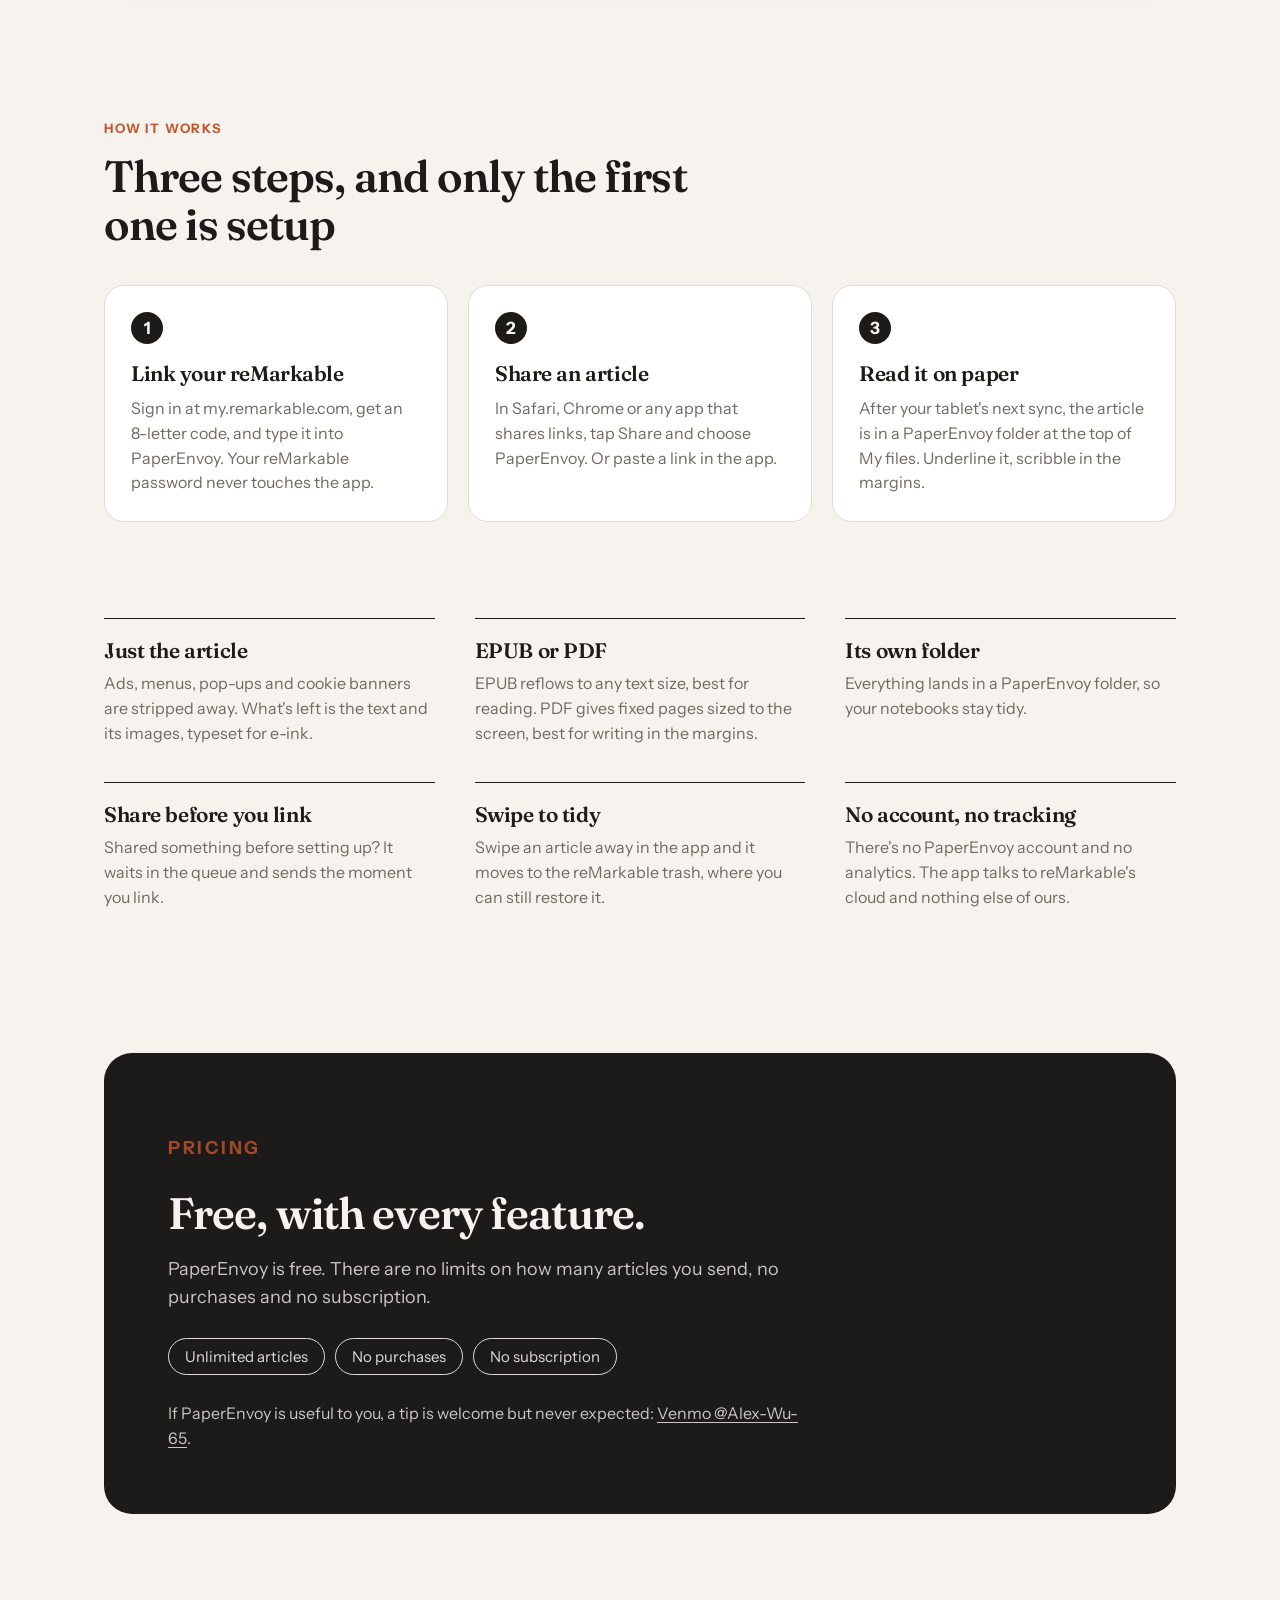
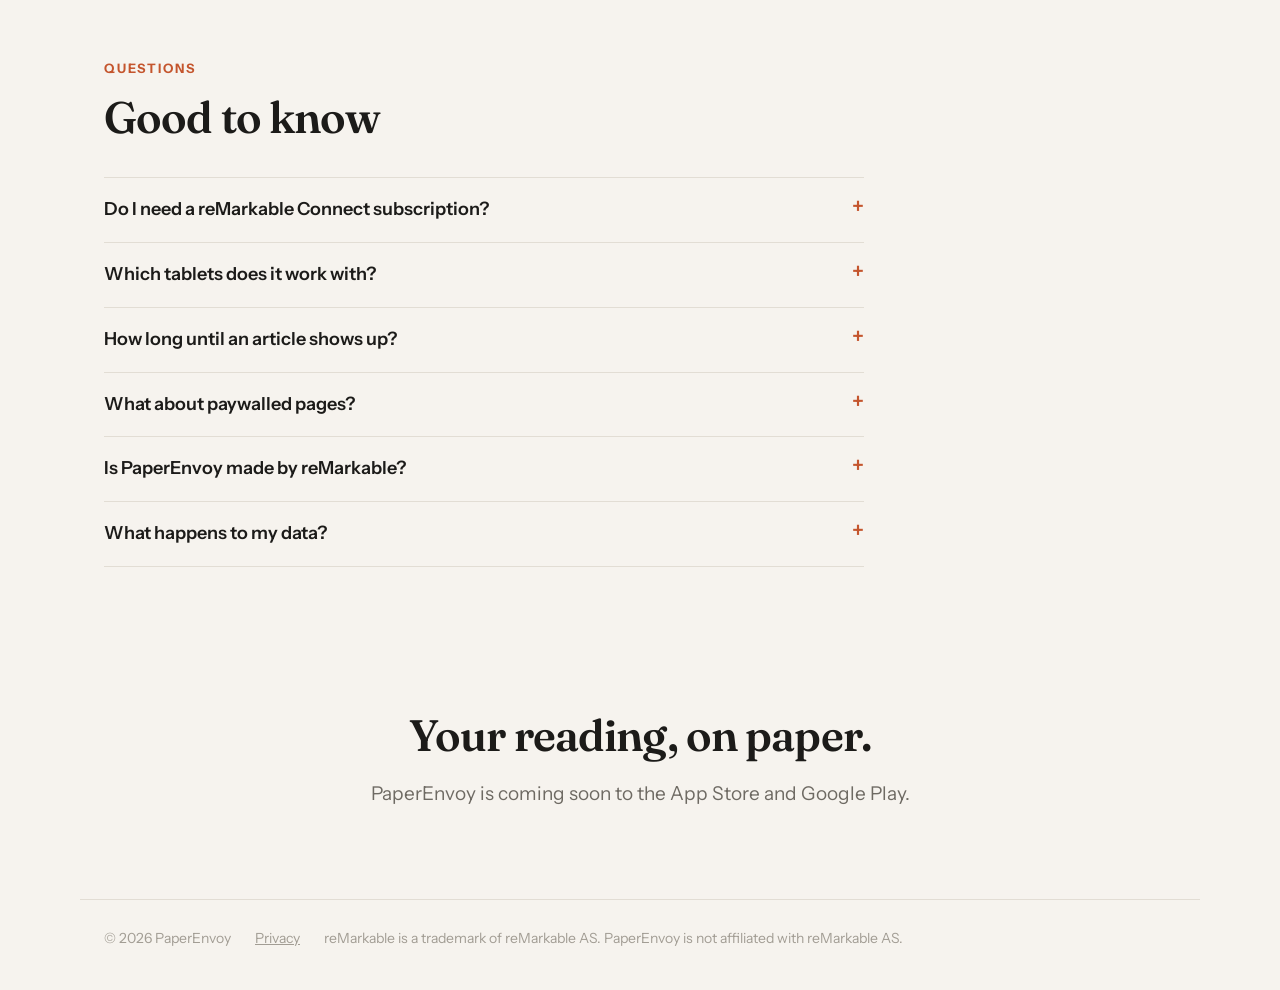
==== commit 4150e5b6: "Site: tip link" ====
--- a/index.html
+++ b/index.html
@@ -130,6 +130,7 @@
         <li>No purchases</li>
         <li>No subscription</li>
       </ul>
+      <p class="tip">If PaperEnvoy is useful to you, a tip is welcome but never expected: <a href="https://venmo.com/u/Alex-Wu-65" rel="noopener">Venmo @Alex-Wu-65</a>.</p>
     </div>
   </section>
 
--- a/styles.css
+++ b/styles.css
@@ -129,6 +129,8 @@
 }
 .price-card .kicker { color: var(--accent); }
 .price-card p { max-width: 640px; opacity: .8; font-size: 18px; margin: 18px 0 26px; }
+.price-card .tip { font-size: 16px; margin: 26px 0 0; }
+.price-card .tip a { color: inherit; text-decoration: underline; text-underline-offset: 3px; }
 .price-card ul { list-style: none; padding: 0; margin: 0; display: flex; flex-wrap: wrap; gap: 10px; }
 .price-card li { border: 1px solid currentColor; border-radius: 999px; padding: 6px 16px; font-size: 15px; opacity: .9; }
 
